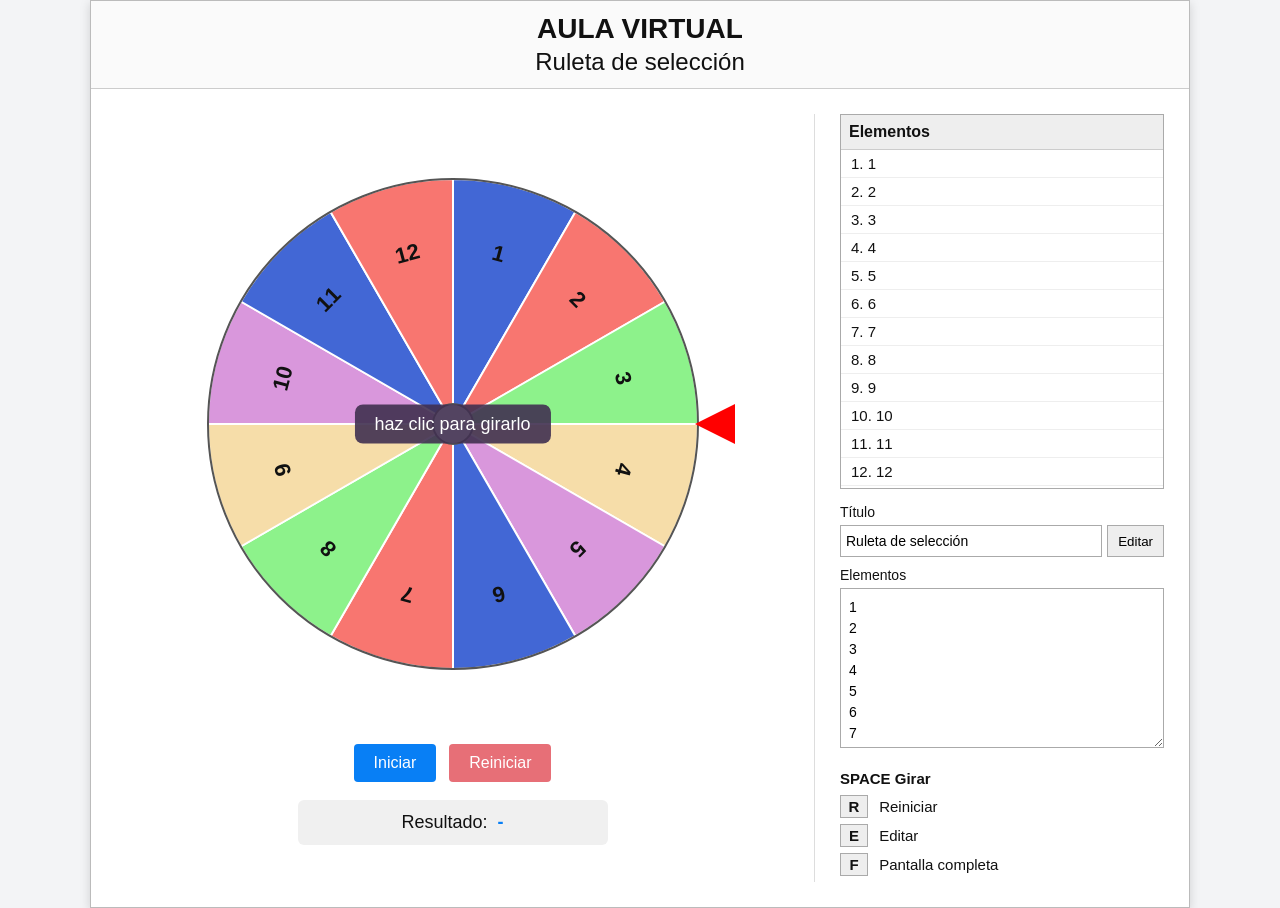
==== index.html @ 3a3ff016 "feat: Ejercicio 01, ruleta" ====
<!doctype html>
<html lang="es">
  <head>
    <meta charset="UTF-8" />
    <meta name="viewport" content="width=device-width, initial-scale=1.0" />

    <title>Aula Virtual - Ruleta</title>

    <link rel="stylesheet" href="style.css" />
  </head>

  <body>
    <main class="contenedor">
      <header>
        <h1>AULA VIRTUAL</h1>

        <h2 id="tituloPrincipal">Ruleta de selección</h2>
      </header>

      <section class="contenido">
        <div class="zona-ruleta">
          <div class="ruleta-contenedor">
            <canvas id="ruleta" width="500" height="500"> </canvas>

            <div class="puntero"></div>

            <div class="mensaje-ruleta" id="mensajeRuleta">
              haz clic para girarlo
            </div>
          </div>

          <div class="controles">
            <button id="btnIniciar" class="btn iniciar">Iniciar</button>

            <button id="btnReiniciar" class="btn reiniciar">Reiniciar</button>
          </div>

          <div class="resultado">
            <span> Resultado: </span>

            <strong id="resultado"> - </strong>
          </div>
        </div>

        <aside class="panel-derecho">
          <div class="lista">
            <h3>Elementos</h3>

            <div id="listaElementos"></div>
          </div>

          <div class="edicion" id="panelEdicion">
            <label for="titulo"> Título </label>

            <div class="fila-titulo">
              <input type="text" id="titulo" value="Ruleta de selección" />

              <button id="btnEditarTitulo">Editar</button>
            </div>

            <label for="elementos"> Elementos </label>

            <textarea id="elementos" spellcheck="false"> </textarea>
          </div>

          <div class="atajos">
            <h3>SPACE Girar</h3>

            <p>
              <b>R</b>
              Reiniciar
            </p>

            <p>
              <b>E</b>
              Editar
            </p>

            <p>
              <b>F</b>
              Pantalla completa
            </p>
          </div>
        </aside>
      </section>
    </main>

    <script src="script.js"></script>
  </body>
</html>
---- style.css ----
* {
  margin: 0;
  padding: 0;
  box-sizing: border-box;
}

body {
  font-family: Arial, Helvetica, sans-serif;
  background: #f3f4f6;
  color: #111;
  min-height: 100vh;
}

.contenedor {
  width: 1100px;
  max-width: 95%;

  min-height: 700px;

  margin: 0 auto;

  background: white;

  border: 1px solid #bbb;

  box-shadow: 0 3px 10px rgba(0, 0, 0, 0.15);
}

header {
  height: 88px;

  display: flex;
  flex-direction: column;

  justify-content: center;
  align-items: center;

  border-bottom: 1px solid #ccc;

  background: #fafafa;
}

header h1 {
  font-size: 28px;
  margin-bottom: 3px;
}

header h2 {
  font-size: 24px;
  font-weight: normal;
}

.contenido {
  display: flex;

  gap: 25px;

  padding: 25px;
}

.zona-ruleta {
  flex: 1;

  display: flex;
  flex-direction: column;

  align-items: center;
}

.ruleta-contenedor {
  position: relative;

  width: 620px;
  height: 620px;

  max-width: 100%;

  display: flex;

  justify-content: center;
  align-items: center;
}

#ruleta {
  width: 500px;
  height: 500px;

  display: block;

  border-radius: 50%;

  transform: rotate(0deg);

  transition: transform 4s cubic-bezier(0.12, 0.75, 0.18, 1);
}

.puntero {
  position: absolute;

  right: 28px;

  top: 50%;

  transform: translateY(-50%);

  width: 0;
  height: 0;

  border-top: 20px solid transparent;

  border-bottom: 20px solid transparent;

  border-right: 40px solid red;

  z-index: 10;
}

.mensaje-ruleta {
  position: absolute;

  top: 50%;
  left: 50%;

  transform: translate(-50%, -50%);

  background: rgba(65, 48, 80, 0.9);

  color: white;

  padding: 9px 20px;

  border-radius: 8px;

  font-size: 18px;

  white-space: nowrap;

  pointer-events: none;

  z-index: 20;
}

.controles {
  display: flex;

  gap: 13px;

  margin-top: 10px;
}

.btn {
  border: none;

  padding: 10px 20px;

  color: white;

  font-size: 16px;

  cursor: pointer;

  border-radius: 4px;
}

.iniciar {
  background: #087ff5;
}

.iniciar:hover {
  background: #066ed1;
}

.reiniciar {
  background: #e76f77;
}

.reiniciar:hover {
  background: #d9545e;
}

.resultado {
  min-width: 310px;

  margin-top: 18px;

  padding: 12px;

  background: #f0f0f0;

  border-radius: 6px;

  text-align: center;

  font-size: 18px;
}

.resultado strong {
  color: #087ff5;

  margin-left: 5px;
}

.panel-derecho {
  width: 350px;

  border-left: 1px solid #ddd;

  padding-left: 25px;
}

.lista {
  width: 100%;

  height: 375px;

  border: 1px solid #aaa;

  overflow-y: auto;

  background: white;
}

.lista h3 {
  position: sticky;

  top: 0;

  padding: 8px;

  margin: 0;

  background: #eeeeee;

  border-bottom: 1px solid #ccc;

  font-size: 16px;
}

.elemento-lista {
  padding: 5px 10px;

  border-bottom: 1px solid #eee;

  font-size: 15px;
}

.edicion {
  margin-top: 15px;
}

.edicion label {
  display: block;

  margin-bottom: 5px;

  font-size: 14px;
}

.fila-titulo {
  display: flex;

  gap: 5px;

  margin-bottom: 10px;
}

.fila-titulo input {
  flex: 1;

  height: 32px;

  padding: 5px;

  border: 1px solid #aaa;

  font-size: 14px;
}

.fila-titulo button {
  padding: 5px 10px;

  border: 1px solid #aaa;

  background: #eee;

  cursor: pointer;
}

.fila-titulo button:hover {
  background: #ddd;
}

#elementos {
  width: 100%;

  height: 160px;

  padding: 8px;

  resize: vertical;

  border: 1px solid #aaa;

  font-family: Arial, Helvetica, sans-serif;

  font-size: 14px;

  line-height: 1.5;
}

.atajos {
  margin-top: 18px;

  font-size: 15px;
}

.atajos h3 {
  margin-bottom: 8px;

  font-size: 15px;
}

.atajos p {
  margin: 6px 0;
}

.atajos b {
  display: inline-block;

  width: 28px;

  padding: 2px;

  margin-right: 7px;

  border: 1px solid #aaa;

  background: #eee;

  text-align: center;
}

.oculto {
  display: none;
}

@media (max-width: 1050px) {
  .contenido {
    flex-direction: column;
  }

  .panel-derecho {
    width: 100%;

    border-left: none;

    border-top: 1px solid #ddd;

    padding-left: 0;

    padding-top: 20px;
  }
}

@media (max-width: 650px) {
  .ruleta-contenedor {
    width: 100vw;
    height: 100vw;
  }

  #ruleta {
    width: 90vw;
    height: 90vw;
  }

  .puntero {
    right: 0;
  }
}
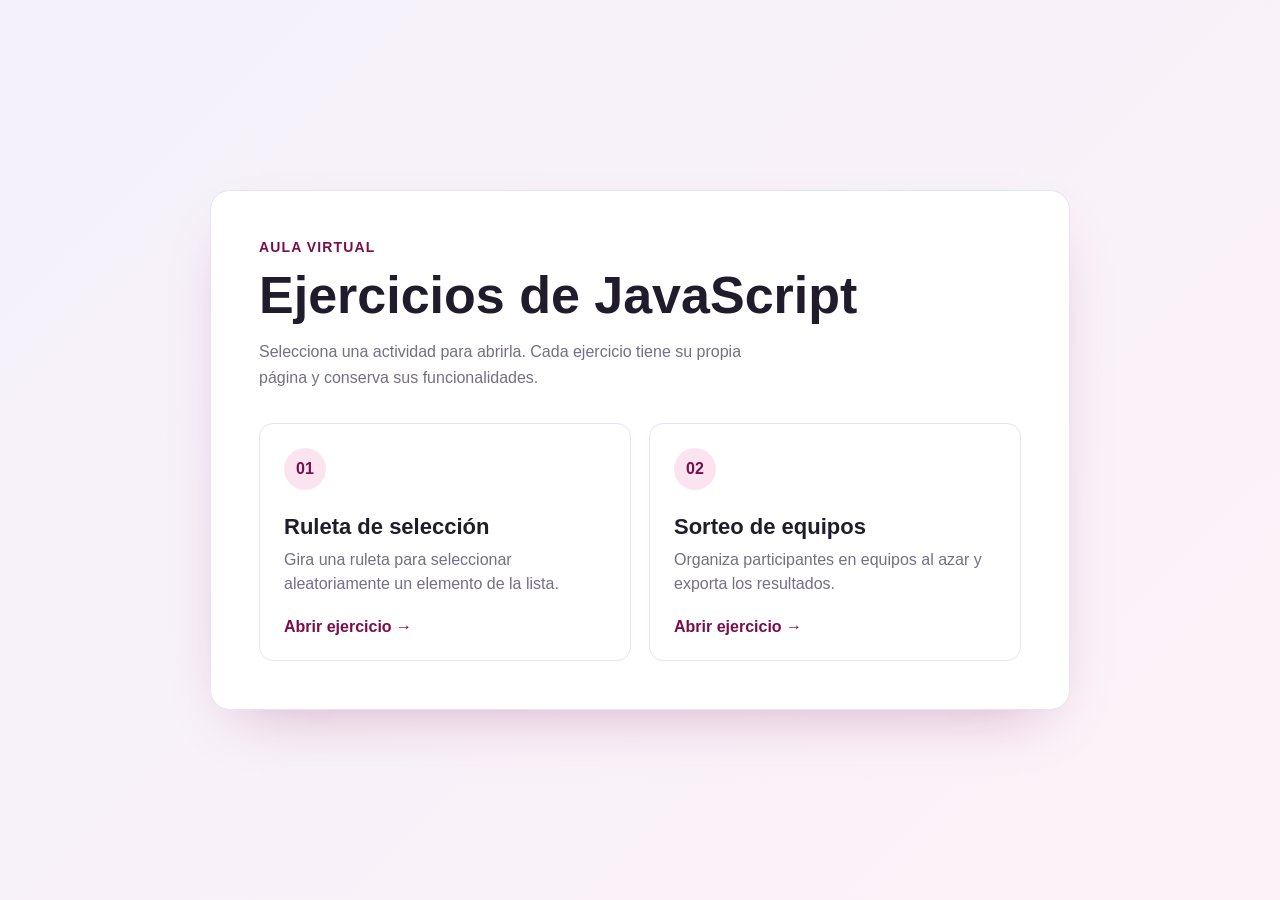
==== commit e3768f8c: "feat: Pagina principal para mostrar los 2 ejercicios" ====
--- a/index.html
+++ b/index.html
@@ -4,87 +4,123 @@
     <meta charset="UTF-8" />
     <meta name="viewport" content="width=device-width, initial-scale=1.0" />
 
-    <title>Aula Virtual - Ruleta</title>
+    <title>Aula Virtual - Ejercicios</title>
 
-    <link rel="stylesheet" href="style.css" />
+    <style>
+      :root {
+        --ink: #201c2b;
+        --muted: #756e85;
+        --accent: #7a0d4a;
+        --accent-light: #fbe4f0;
+        --border: #e8e3f2;
+      }
+
+      * { box-sizing: border-box; }
+
+      body {
+        margin: 0;
+        min-height: 100vh;
+        display: grid;
+        place-items: center;
+        padding: 32px 16px;
+        background: linear-gradient(135deg, #f4f1fa, #fdf2f8);
+        color: var(--ink);
+        font-family: Arial, Helvetica, sans-serif;
+      }
+
+      .menu {
+        width: min(860px, 100%);
+        padding: 48px;
+        background: #fff;
+        border: 1px solid var(--border);
+        border-radius: 20px;
+        box-shadow: 0 24px 60px -30px rgba(122, 13, 74, .35);
+      }
+
+      .eyebrow {
+        margin: 0 0 10px;
+        color: var(--accent);
+        font-size: 14px;
+        font-weight: 700;
+        letter-spacing: .08em;
+        text-transform: uppercase;
+      }
+
+      h1 { margin: 0; font-size: clamp(32px, 6vw, 52px); }
+      .intro { max-width: 58ch; margin: 14px 0 32px; color: var(--muted); line-height: 1.6; }
+
+      .ejercicios {
+        display: grid;
+        grid-template-columns: repeat(2, minmax(0, 1fr));
+        gap: 18px;
+      }
+
+      .ejercicio {
+        display: flex;
+        min-height: 190px;
+        flex-direction: column;
+        justify-content: space-between;
+        padding: 24px;
+        border: 1px solid var(--border);
+        border-radius: 14px;
+        color: inherit;
+        text-decoration: none;
+        transition: transform .15s ease, border-color .15s ease, box-shadow .15s ease;
+      }
+
+      .ejercicio:hover, .ejercicio:focus-visible {
+        border-color: var(--accent);
+        box-shadow: 0 14px 28px -18px rgba(122, 13, 74, .6);
+        transform: translateY(-3px);
+      }
+
+      .numero {
+        display: inline-grid;
+        width: 42px;
+        height: 42px;
+        place-items: center;
+        border-radius: 50%;
+        background: var(--accent-light);
+        color: var(--accent);
+        font-weight: 700;
+      }
+
+      h2 { margin: 24px 0 8px; font-size: 22px; }
+      .ejercicio p { margin: 0; color: var(--muted); line-height: 1.5; }
+      .abrir { margin-top: 22px; color: var(--accent); font-weight: 700; }
+
+      @media (max-width: 620px) {
+        .menu { padding: 32px 22px; }
+        .ejercicios { grid-template-columns: 1fr; }
+      }
+    </style>
   </head>
 
   <body>
-    <main class="contenedor">
-      <header>
-        <h1>AULA VIRTUAL</h1>
+    <main class="menu">
+      <p class="eyebrow">Aula virtual</p>
+      <h1>Ejercicios de JavaScript</h1>
+      <p class="intro">Selecciona una actividad para abrirla. Cada ejercicio tiene su propia página y conserva sus funcionalidades.</p>
 
-        <h2 id="tituloPrincipal">Ruleta de selección</h2>
-      </header>
+      <section class="ejercicios" aria-label="Lista de ejercicios">
+        <a class="ejercicio" href="ejercicio01.html">
+          <div>
+            <span class="numero">01</span>
+            <h2>Ruleta de selección</h2>
+            <p>Gira una ruleta para seleccionar aleatoriamente un elemento de la lista.</p>
+          </div>
+          <span class="abrir">Abrir ejercicio →</span>
+        </a>
 
-      <section class="contenido">
-        <div class="zona-ruleta">
-          <div class="ruleta-contenedor">
-            <canvas id="ruleta" width="500" height="500"> </canvas>
-
-            <div class="puntero"></div>
-
-            <div class="mensaje-ruleta" id="mensajeRuleta">
-              haz clic para girarlo
-            </div>
+        <a class="ejercicio" href="page02.html">
+          <div>
+            <span class="numero">02</span>
+            <h2>Sorteo de equipos</h2>
+            <p>Organiza participantes en equipos al azar y exporta los resultados.</p>
           </div>
-
-          <div class="controles">
-            <button id="btnIniciar" class="btn iniciar">Iniciar</button>
-
-            <button id="btnReiniciar" class="btn reiniciar">Reiniciar</button>
-          </div>
-
-          <div class="resultado">
-            <span> Resultado: </span>
-
-            <strong id="resultado"> - </strong>
-          </div>
-        </div>
-
-        <aside class="panel-derecho">
-          <div class="lista">
-            <h3>Elementos</h3>
-
-            <div id="listaElementos"></div>
-          </div>
-
-          <div class="edicion" id="panelEdicion">
-            <label for="titulo"> Título </label>
-
-            <div class="fila-titulo">
-              <input type="text" id="titulo" value="Ruleta de selección" />
-
-              <button id="btnEditarTitulo">Editar</button>
-            </div>
-
-            <label for="elementos"> Elementos </label>
-
-            <textarea id="elementos" spellcheck="false"> </textarea>
-          </div>
-
-          <div class="atajos">
-            <h3>SPACE Girar</h3>
-
-            <p>
-              <b>R</b>
-              Reiniciar
-            </p>
-
-            <p>
-              <b>E</b>
-              Editar
-            </p>
-
-            <p>
-              <b>F</b>
-              Pantalla completa
-            </p>
-          </div>
-        </aside>
+          <span class="abrir">Abrir ejercicio →</span>
+        </a>
       </section>
     </main>
-
-    <script src="script.js"></script>
   </body>
 </html>
